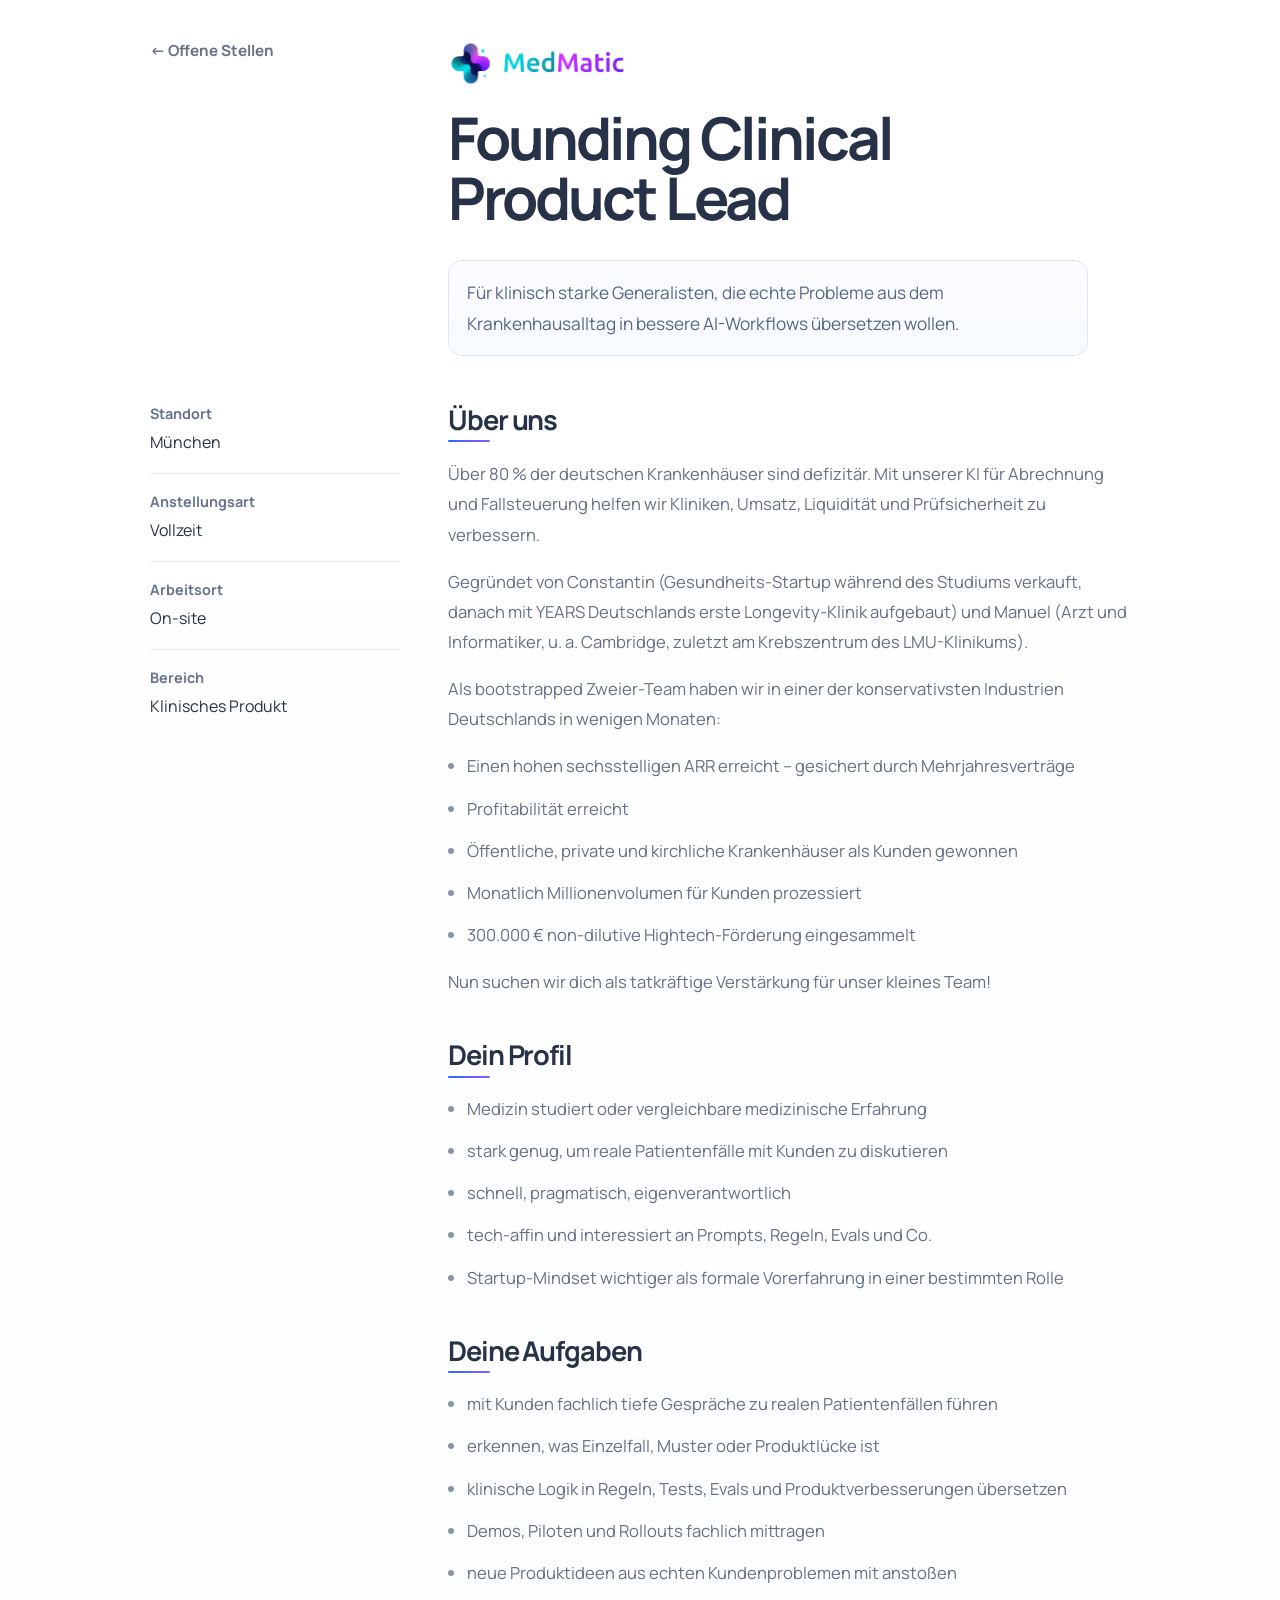
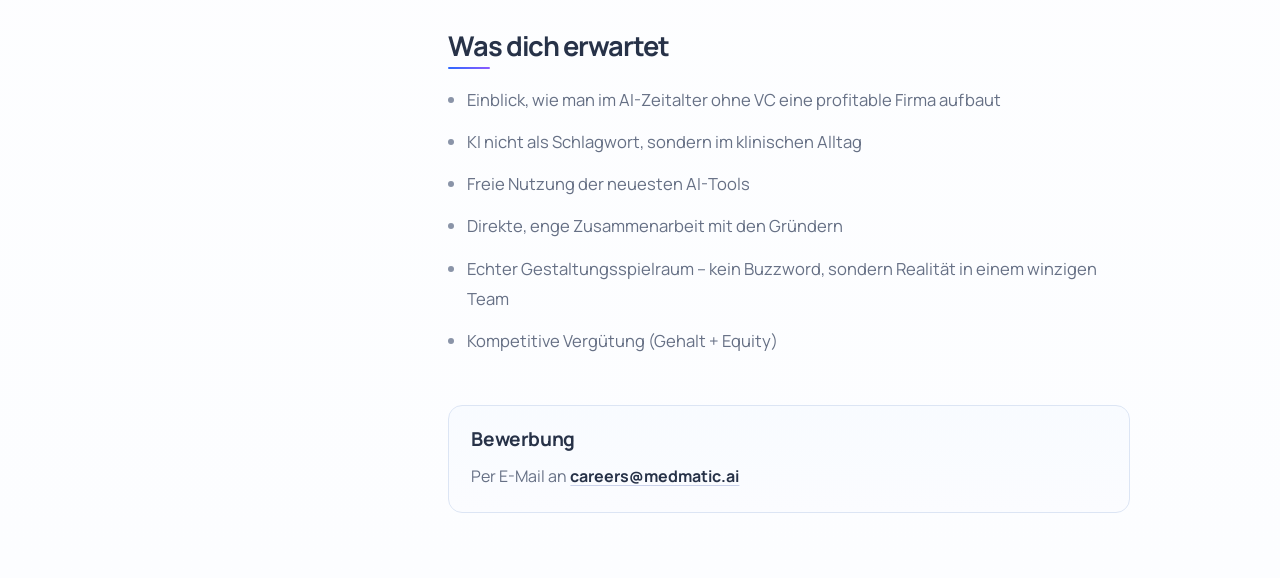
==== clinical-product-lead.html @ dcc24f91 "add new job postings and update careers overview" ====
<!doctype html>
<html lang="de">
  <head>
    <meta charset="UTF-8" />
    <meta name="viewport" content="width=device-width, initial-scale=1.0" />
    <title>Founding Clinical Product Lead | Karriere bei Medmatic</title>
    <meta
      name="description"
      content="Karriereseite für die Rolle Founding Clinical Product Lead bei Medmatic."
    />
    <link rel="icon" href="./favicon.ico" sizes="any" />
    <link rel="shortcut icon" href="./favicon.ico" />
    <meta property="og:type" content="website" />
    <meta property="og:site_name" content="Medmatic" />
    <meta
      property="og:title"
      content="Founding Clinical Product Lead | Karriere bei Medmatic"
    />
    <meta
      property="og:description"
      content="Karriereseite für die Rolle Founding Clinical Product Lead bei Medmatic."
    />
    <meta property="og:image" content="./assets/MedMaticLinkedin.png" />
    <meta property="og:image:type" content="image/png" />
    <meta name="twitter:card" content="summary_large_image" />
    <meta
      name="twitter:title"
      content="Founding Clinical Product Lead | Karriere bei Medmatic"
    />
    <meta
      name="twitter:description"
      content="Karriereseite für die Rolle Founding Clinical Product Lead bei Medmatic."
    />
    <meta name="twitter:image" content="./assets/MedMaticLinkedin.png" />
    <link rel="preconnect" href="https://fonts.googleapis.com" />
    <link rel="preconnect" href="https://fonts.gstatic.com" crossorigin />
    <link
      href="https://fonts.googleapis.com/css2?family=Manrope:wght@400;500;600;700;800&display=swap"
      rel="stylesheet"
    />
    <link rel="stylesheet" href="./styles.css" />
  </head>
  <body>
    <main class="page-shell page-shell--narrow">
      <article class="job-card">
        <header class="section--intro" data-reveal>
          <div class="detail-topbar">
            <a class="back-link" href="./index.html">← Offene Stellen</a>
            <a class="brand brand--link" href="https://medmatic.io/">
              <img
                class="brand__logo"
                src="./assets/Medmatic_Logo.png"
                alt="Medmatic"
              />
            </a>
          </div>

          <div class="detail-header">
            <h1 class="detail-title">Founding Clinical Product Lead</h1>
            <div class="detail-pills-mobile" aria-label="Rahmendaten">
              <span class="detail-pill">München</span>
              <span class="detail-pill">Vollzeit</span>
              <span class="detail-pill">On-site</span>
              <span class="detail-pill">Klinisches Produkt</span>
            </div>
            <p class="detail-intro">
              Für klinisch starke Generalisten, die echte Probleme aus dem Krankenhausalltag in bessere AI-Workflows übersetzen wollen.
            </p>
          </div>
        </header>

        <section class="section" data-reveal>
          <div class="detail-layout">
            <aside class="detail-sidebar">
              <div class="meta-list">
                <div class="meta-item">
                  <span class="meta-label">Standort</span>
                  <span class="meta-value">München</span>
                </div>
                <div class="meta-item">
                  <span class="meta-label">Anstellungsart</span>
                  <span class="meta-value">Vollzeit</span>
                </div>
                <div class="meta-item">
                  <span class="meta-label">Arbeitsort</span>
                  <span class="meta-value">On-site</span>
                </div>
                <div class="meta-item">
                  <span class="meta-label">Bereich</span>
                  <span class="meta-value">Klinisches Produkt</span>
                </div>
              </div>
            </aside>

            <div class="detail-content">
              <section class="content-section content-copy">
                <h2>Über uns</h2>
                <p>
                  Über 80 % der deutschen Krankenhäuser sind defizitär. Mit
                  unserer KI für Abrechnung und Fallsteuerung helfen wir
                  Kliniken, Umsatz, Liquidität und Prüfsicherheit zu
                  verbessern.
                </p>
                <p>
                  Gegründet von Constantin (Gesundheits-Startup während des
                  Studiums verkauft, danach mit YEARS Deutschlands erste
                  Longevity-Klinik aufgebaut) und Manuel (Arzt und
                  Informatiker, u. a. Cambridge, zuletzt am Krebszentrum des
                  LMU-Klinikums).
                </p>
                <p>
                  Als bootstrapped Zweier-Team haben wir in einer der
                  konservativsten Industrien Deutschlands in wenigen Monaten:
                </p>
                <ul>
                  <li>Einen hohen sechsstelligen ARR erreicht – gesichert durch Mehrjahresverträge</li>
                  <li>Profitabilität erreicht</li>
                  <li>Öffentliche, private und kirchliche Krankenhäuser als Kunden gewonnen</li>
                  <li>Monatlich Millionenvolumen für Kunden prozessiert</li>
                  <li>300.000 € non-dilutive Hightech-Förderung eingesammelt</li>
                </ul>
                <p>
                  Nun suchen wir dich als tatkräftige Verstärkung für unser kleines Team!
                                  </p>
              </section>

              <section class="content-section content-copy" id="profil">
                <h2>Dein Profil</h2>
                <ul>
                  <li>Medizin studiert oder vergleichbare medizinische Erfahrung</li>
                  <li>stark genug, um reale Patientenfälle mit Kunden zu diskutieren</li>
                  <li>schnell, pragmatisch, eigenverantwortlich</li>
                  <li>tech-affin und interessiert an Prompts, Regeln, Evals und Co.</li>
                  <li>Startup-Mindset wichtiger als formale Vorerfahrung in einer bestimmten Rolle</li>
                </ul>
              </section>

              <section class="content-section content-copy">
                <h2>Deine Aufgaben</h2>
                <ul>
                  <li>mit Kunden fachlich tiefe Gespräche zu realen Patientenfällen führen</li>
                  <li>erkennen, was Einzelfall, Muster oder Produktlücke ist</li>
                  <li>klinische Logik in Regeln, Tests, Evals und Produktverbesserungen übersetzen</li>
                  <li>Demos, Piloten und Rollouts fachlich mittragen</li>
                  <li>neue Produktideen aus echten Kundenproblemen mit anstoßen</li>
                </ul>
              </section>

              <section class="content-section content-copy">
                <h2>Was dich erwartet</h2>
                <ul>
                  <li>Einblick, wie man im AI-Zeitalter ohne VC eine profitable Firma aufbaut</li>
                  <li>KI nicht als Schlagwort, sondern im klinischen Alltag</li>
                  <li>Freie Nutzung der neuesten AI-Tools</li>
                  <li>Direkte, enge Zusammenarbeit mit den Gründern</li>
                  <li>Echter Gestaltungsspielraum – kein Buzzword, sondern Realität in einem winzigen Team</li>
                  <li>Kompetitive Vergütung (Gehalt + Equity)</li>
                </ul>
              </section>

              <section class="apply-box">
                <h2>Bewerbung</h2>
                <p>
                  Per E-Mail an
                  <a class="text-link" href="mailto:careers@medmatic.ai">
                    careers@medmatic.ai
                  </a>
                </p>
              </section>
            </div>
          </div>
        </section>
      </article>
    </main>
    <script src="./script.js"></script>
  </body>
</html>
---- styles.css ----
:root {
  --bg: #ffffff;
  --surface: #ffffff;
  --line: #e4e7ee;
  --line-strong: #d3d9e3;
  --text: #273248;
  --muted: #667085;
  --muted-soft: #8a94a8;
  --accent: #2d68ff;
  --accent-soft: #eef4ff;
  --content-width: 1080px;
  --content-narrow: 980px;
  --detail-sidebar-width: 250px;
  --detail-gap: 3rem;
}

* {
  box-sizing: border-box;
}

html {
  scroll-behavior: smooth;
}

body {
  margin: 0;
  min-height: 100vh;
  font-family: "Manrope", sans-serif;
  color: var(--text);
  background:
    linear-gradient(180deg, #ffffff 0%, #fcfdff 100%);
}

a {
  color: inherit;
  text-decoration: none;
}

.page-shell {
  width: min(calc(100% - 2rem), var(--content-width));
  margin: 0 auto;
  padding: 2.5rem 0 4rem;
}

.page-shell--narrow {
  width: min(calc(100% - 2rem), var(--content-narrow));
}

.job-card {
  background: transparent;
}

.section,
.section--intro,
.cta {
  padding: 0;
}

.section + .section,
.section + .cta,
.section--intro + .section {
  margin-top: 3rem;
}

.brand {
  display: inline-flex;
  align-items: center;
}

.brand--center {
  justify-content: center;
  width: 100%;
}

.brand--link {
  transition: opacity 160ms ease;
}

.brand--link:hover {
  opacity: 0.88;
}

.brand__logo {
  display: block;
  width: auto;
  height: 2.9rem;
}

.overview-header {
  display: grid;
  gap: 1.7rem;
}

.overview-copy {
  max-width: 48rem;
}

.overview-copy h1 {
  margin: 0;
  font-size: clamp(2.35rem, 4vw, 3.35rem);
  line-height: 1.04;
  letter-spacing: -0.04em;
}

.overview-copy p {
  margin: 1rem 0 0;
  color: var(--muted);
  font-size: 1.06rem;
  line-height: 1.78;
}

.overview-subline {
  margin-top: 1.2rem;
  color: #596b88;
  font-size: 0.94rem;
  font-weight: 700;
  letter-spacing: 0.02em;
}

.pill {
  display: inline-flex;
  align-items: center;
  min-height: 2.25rem;
  padding: 0.45rem 0.85rem;
  border: 1px solid #d8e2f3;
  border-radius: 999px;
  color: #4f5f80;
  background:
    linear-gradient(180deg, #ffffff 0%, #f4f8ff 100%);
  font-size: 0.9rem;
  font-weight: 700;
  box-shadow: 0 1px 0 rgba(255, 255, 255, 0.85) inset;
}

.section-heading {
  margin: 0 0 1.35rem;
  font-size: 2rem;
  line-height: 1.1;
  letter-spacing: -0.04em;
}

.section-heading--small {
  font-size: 1.06rem;
  line-height: 1.3;
  letter-spacing: 0;
  color: var(--muted);
  font-weight: 800;
  text-transform: uppercase;
}

.jobs-list {
  border-top: 1px solid var(--line);
}

.job-row {
  display: block;
  margin-top: 0.85rem;
  padding: 1.35rem 1.2rem;
  border: 1px solid var(--line);
  border-radius: 14px;
  background: linear-gradient(180deg, #ffffff 0%, #fbfcff 100%);
  box-shadow:
    0 1px 0 rgba(255, 255, 255, 0.85) inset,
    0 0 0 1px rgba(98, 123, 255, 0.06),
    0 10px 24px rgba(96, 110, 214, 0.08);
  transition:
    background-color 160ms ease,
    border-color 160ms ease,
    box-shadow 160ms ease,
    transform 160ms ease;
}

.job-row:hover {
  border-color: #cfd8e6;
  background: linear-gradient(180deg, #fcfdff 0%, #f7f9fc 100%);
  box-shadow:
    0 1px 0 rgba(255, 255, 255, 0.88) inset,
    0 0 0 1px rgba(85, 114, 255, 0.1),
    0 14px 30px rgba(84, 103, 200, 0.12);
  transform: translateY(-1px);
}

.job-row__header {
  display: flex;
  align-items: baseline;
  justify-content: space-between;
  gap: 1rem;
}

.job-row__title {
  margin: 0;
  font-size: 1.32rem;
  line-height: 1.2;
  letter-spacing: -0.03em;
}

.job-row__meta {
  margin-top: 0.5rem;
  color: var(--muted);
  font-size: 0.96rem;
  line-height: 1.6;
}

.job-row__arrow {
  flex: 0 0 auto;
  color: #7d8ab0;
  font-size: 1.15rem;
  font-weight: 800;
  transition:
    transform 160ms ease,
    color 160ms ease;
}

.job-row:hover .job-row__arrow {
  color: var(--text);
  transform: translateX(3px);
}

.detail-topbar {
  display: grid;
  grid-template-columns: var(--detail-sidebar-width) minmax(0, 1fr);
  gap: var(--detail-gap);
  align-items: start;
  margin-bottom: 1.35rem;
}

.back-link {
  color: var(--muted);
  font-size: 0.95rem;
  font-weight: 700;
  transition: color 160ms ease;
}

.back-link:hover {
  color: var(--text);
}

.detail-header {
  display: grid;
  gap: 1.5rem;
  margin-left: calc(var(--detail-sidebar-width) + var(--detail-gap));
  max-width: 44rem;
  margin-bottom: 0.35rem;
}

.detail-title {
  margin: 0;
  max-width: 15ch;
  font-size: clamp(2.4rem, 4.6vw, 3.8rem);
  line-height: 1.02;
  letter-spacing: -0.05em;
  text-wrap: balance;
}

.detail-pills-mobile {
  display: none;
}

.detail-pill {
  display: inline-flex;
  align-items: center;
  justify-content: center;
  min-height: 2rem;
  padding: 0.45rem 0.78rem;
  border: 1px solid #dbe3f2;
  border-radius: 999px;
  background: linear-gradient(180deg, #ffffff 0%, #f7faff 100%);
  color: #51627f;
  font-size: 0.86rem;
  font-weight: 700;
  line-height: 1;
}

.detail-intro {
  max-width: 40rem;
  margin: 0.5rem 0 0;
  padding: 1rem 1.15rem;
  color: #556783;
  font-size: 1.08rem;
  line-height: 1.8;
  border: 1px solid #dde5f2;
  border-radius: 14px;
  background: linear-gradient(180deg, #fbfcff 0%, #f7faff 100%);
}

.detail-layout {
  display: grid;
  grid-template-columns: var(--detail-sidebar-width) minmax(0, 1fr);
  gap: var(--detail-gap);
  align-items: start;
  margin-top: 2.2rem;
}

.detail-sidebar {
  position: sticky;
  top: 2rem;
}

.meta-list {
  display: grid;
  gap: 0;
  margin: 0;
}

.meta-item {
  padding: 1.1rem 0;
  border-top: 1px solid var(--line);
}

.meta-item:first-child {
  padding-top: 0;
  border-top: 0;
}

.meta-label {
  display: block;
  margin-bottom: 0.45rem;
  color: #65738f;
  font-size: 0.9rem;
  font-weight: 700;
}

.meta-value {
  display: block;
  color: var(--text);
  font-size: 1rem;
  line-height: 1.6;
}

.detail-content {
  min-width: 0;
}

.content-section + .content-section {
  margin-top: 2.6rem;
}

.content-section h2 {
  margin: 0 0 0.9rem;
  font-size: 1.7rem;
  line-height: 1.15;
  letter-spacing: -0.04em;
  position: relative;
  padding-bottom: 0.45rem;
}

.content-section h2::after {
  content: "";
  position: absolute;
  left: 0;
  bottom: 0;
  width: 42px;
  height: 2px;
  background: linear-gradient(90deg, var(--accent), #8d5bff);
  border-radius: 999px;
}

.content-copy {
  max-width: 44rem;
}

.content-copy p,
.content-copy li {
  color: var(--muted);
  font-size: 1.04rem;
  line-height: 1.82;
}

.content-copy p + p,
.content-copy ul,
.content-copy p + ul {
  margin-top: 1rem;
}

.content-copy ul {
  padding-left: 1.2rem;
}

.content-copy li + li {
  margin-top: 0.75rem;
}

.content-copy li::marker {
  color: var(--muted-soft);
}

.apply-box {
  margin-top: 3rem;
  padding: 1.35rem 1.4rem;
  border: 1px solid #dce5f4;
  border-radius: 14px;
  background: linear-gradient(180deg, #f8fbff 0%, #fbfcff 100%);
}

.apply-box h2 {
  margin: 0 0 0.7rem;
  font-size: 1.2rem;
  line-height: 1.3;
  letter-spacing: -0.02em;
}

.apply-box p {
  margin: 0;
  color: var(--muted);
  font-size: 1rem;
  line-height: 1.72;
}

.text-link {
  color: var(--text);
  font-weight: 700;
  text-decoration: underline;
  text-decoration-color: #c9d1ea;
  text-underline-offset: 0.16em;
}

[data-reveal] {
  opacity: 0;
  transform: translateY(14px);
  transition:
    opacity 520ms cubic-bezier(0.22, 1, 0.36, 1),
    transform 520ms cubic-bezier(0.22, 1, 0.36, 1);
  will-change: opacity, transform;
}

[data-reveal].is-visible {
  opacity: 1;
  transform: translateY(0);
}

@media (prefers-reduced-motion: reduce) {
  *,
  *::before,
  *::after {
    animation: none !important;
    transition: none !important;
    scroll-behavior: auto !important;
  }

  [data-reveal] {
    opacity: 1;
    transform: none;
  }
}

@media (max-width: 960px) {
  .page-shell,
  .page-shell--wide,
  .page-shell--narrow {
    width: min(calc(100% - 2rem), var(--content-width));
  }

  .overview-copy {
    max-width: 42rem;
  }

  .overview-header {
    gap: 1.9rem;
  }

  .overview-copy p {
    font-size: 1.02rem;
    line-height: 1.78;
  }

  .job-row {
    padding: 1.2rem 1.05rem;
  }

  .job-row__title {
    font-size: 1.2rem;
  }

  .detail-topbar {
    grid-template-columns: 1fr;
    gap: 1rem;
    margin-bottom: 1.5rem;
  }

  .detail-layout {
    grid-template-columns: 1fr;
    gap: 2.25rem;
    margin-top: 1.75rem;
  }

  .detail-sidebar {
    position: static;
  }

  .detail-header {
    margin-left: 0;
    margin-bottom: 0;
    max-width: 40rem;
    gap: 1.15rem;
  }

  .detail-intro {
    margin-top: 0.7rem;
    font-size: 1.02rem;
    line-height: 1.72;
    padding: 1.05rem 1.05rem;
  }

  .meta-list {
    grid-template-columns: repeat(2, minmax(0, 1fr));
    gap: 0 1.5rem;
  }

  .meta-item {
    padding: 0.95rem 0;
  }

  .meta-item:nth-child(2) {
    border-top: 0;
    padding-top: 0;
  }
}

@media (max-width: 640px) {
  .page-shell,
  .page-shell--wide,
  .page-shell--narrow {
    width: min(calc(100% - 2.5rem), var(--content-width));
    padding: 2rem 0 3.35rem;
  }

  .brand__logo {
    height: 2.15rem;
  }

  .overview-header {
    gap: 2rem;
  }

  .overview-copy h1,
  .detail-title {
    font-size: 2rem;
    letter-spacing: -0.045em;
  }

  .overview-copy p {
    margin-top: 1.2rem;
    font-size: 0.95rem;
    line-height: 1.74;
  }

  .overview-subline {
    margin-top: 1.4rem;
    font-size: 0.92rem;
  }

  .section + .section,
  .section + .cta,
  .section--intro + .section {
    margin-top: 3.15rem;
  }

  .section-heading--small {
    margin-bottom: 1rem;
    font-size: 0.92rem;
    letter-spacing: 0.03em;
  }

  .jobs-list {
    border-top: 0;
  }

  .job-row {
    margin-top: 0;
    padding: 1.28rem 1.18rem;
    border-radius: 18px;
  }

  .job-row__header {
    align-items: flex-start;
    gap: 0.7rem;
  }

  .job-row__title {
    font-size: 1.18rem;
    line-height: 1.22;
  }

  .job-row__meta {
    margin-top: 0.55rem;
    font-size: 0.92rem;
    line-height: 1.6;
  }

  .job-row__arrow {
    margin-top: 0.08rem;
    font-size: 1rem;
  }

  .detail-topbar {
    gap: 0.85rem;
    margin-bottom: 1.55rem;
  }

  .back-link {
    font-size: 0.92rem;
  }

  .content-section h2 {
    font-size: 1.45rem;
  }

  .detail-title {
    max-width: none;
    font-size: 1.88rem;
    line-height: 1.03;
  }

  .detail-header {
    gap: 1.25rem;
  }

  .detail-pills-mobile {
    display: flex;
    flex-wrap: wrap;
    gap: 0.65rem;
    margin-top: -0.15rem;
  }

  .detail-intro {
    margin-top: 0.65rem;
    padding: 1.1rem 1rem;
    font-size: 0.97rem;
    line-height: 1.72;
  }

  .detail-layout {
    gap: 2.3rem;
    margin-top: 2rem;
  }

  .detail-sidebar {
    display: none;
  }

  .content-section + .content-section {
    margin-top: 2.7rem;
  }

  .content-copy p,
  .content-copy li {
    font-size: 0.96rem;
    line-height: 1.76;
  }

  .content-copy p + p,
  .content-copy ul,
  .content-copy p + ul {
    margin-top: 1.15rem;
  }

  .apply-box {
    margin-top: 2.8rem;
    padding: 1.2rem 1rem;
  }
}
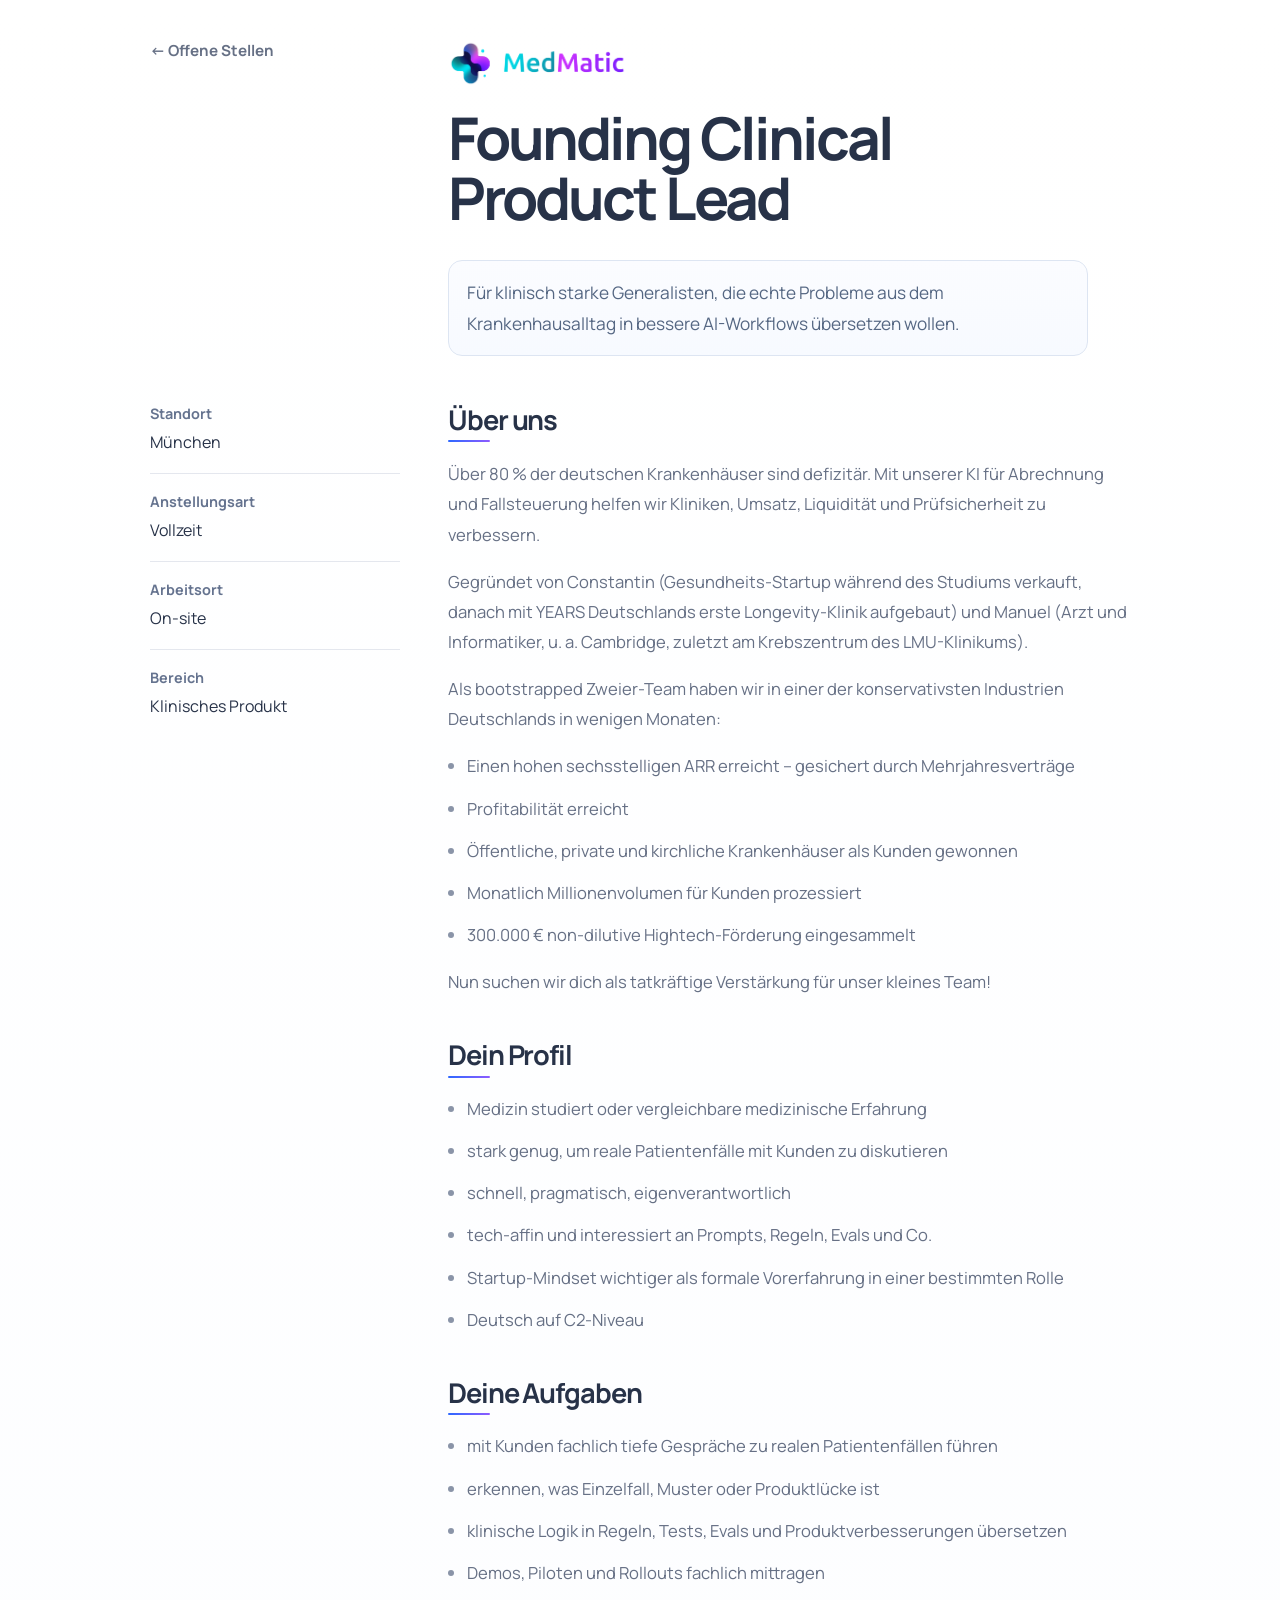
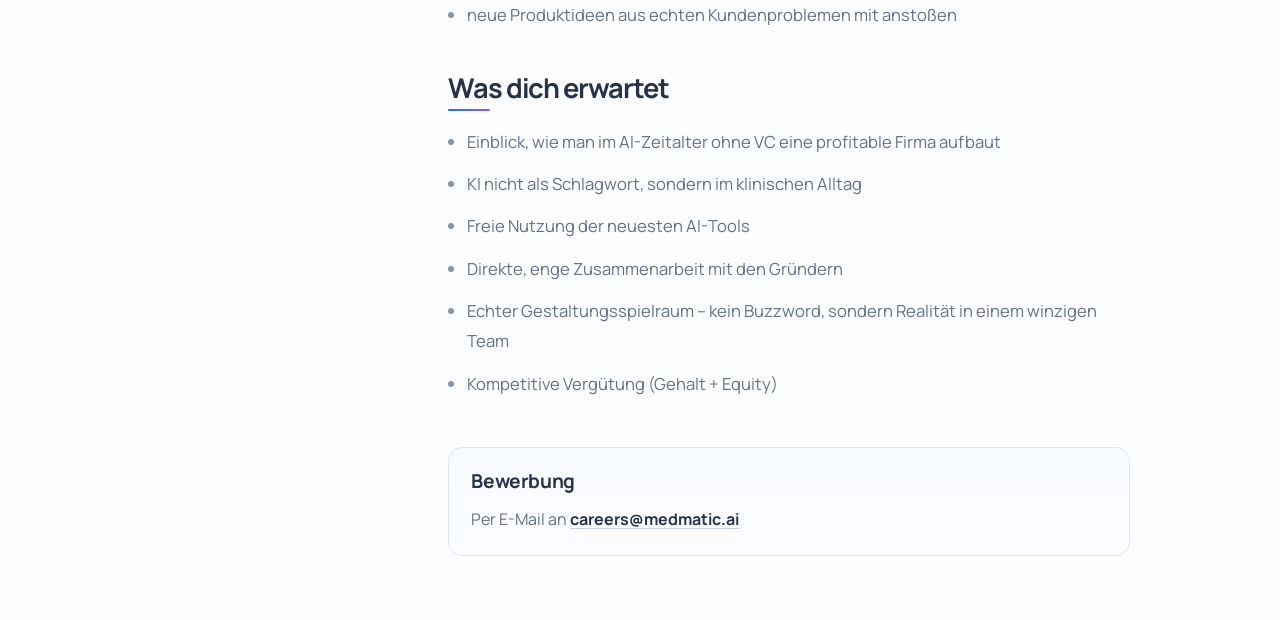
==== commit 28a3a4a0: "update job copy and source texts" ====
--- a/clinical-product-lead.html
+++ b/clinical-product-lead.html
@@ -132,6 +132,7 @@
                   <li>schnell, pragmatisch, eigenverantwortlich</li>
                   <li>tech-affin und interessiert an Prompts, Regeln, Evals und Co.</li>
                   <li>Startup-Mindset wichtiger als formale Vorerfahrung in einer bestimmten Rolle</li>
+                  <li>Deutsch auf C2-Niveau</li>
                 </ul>
               </section>
 
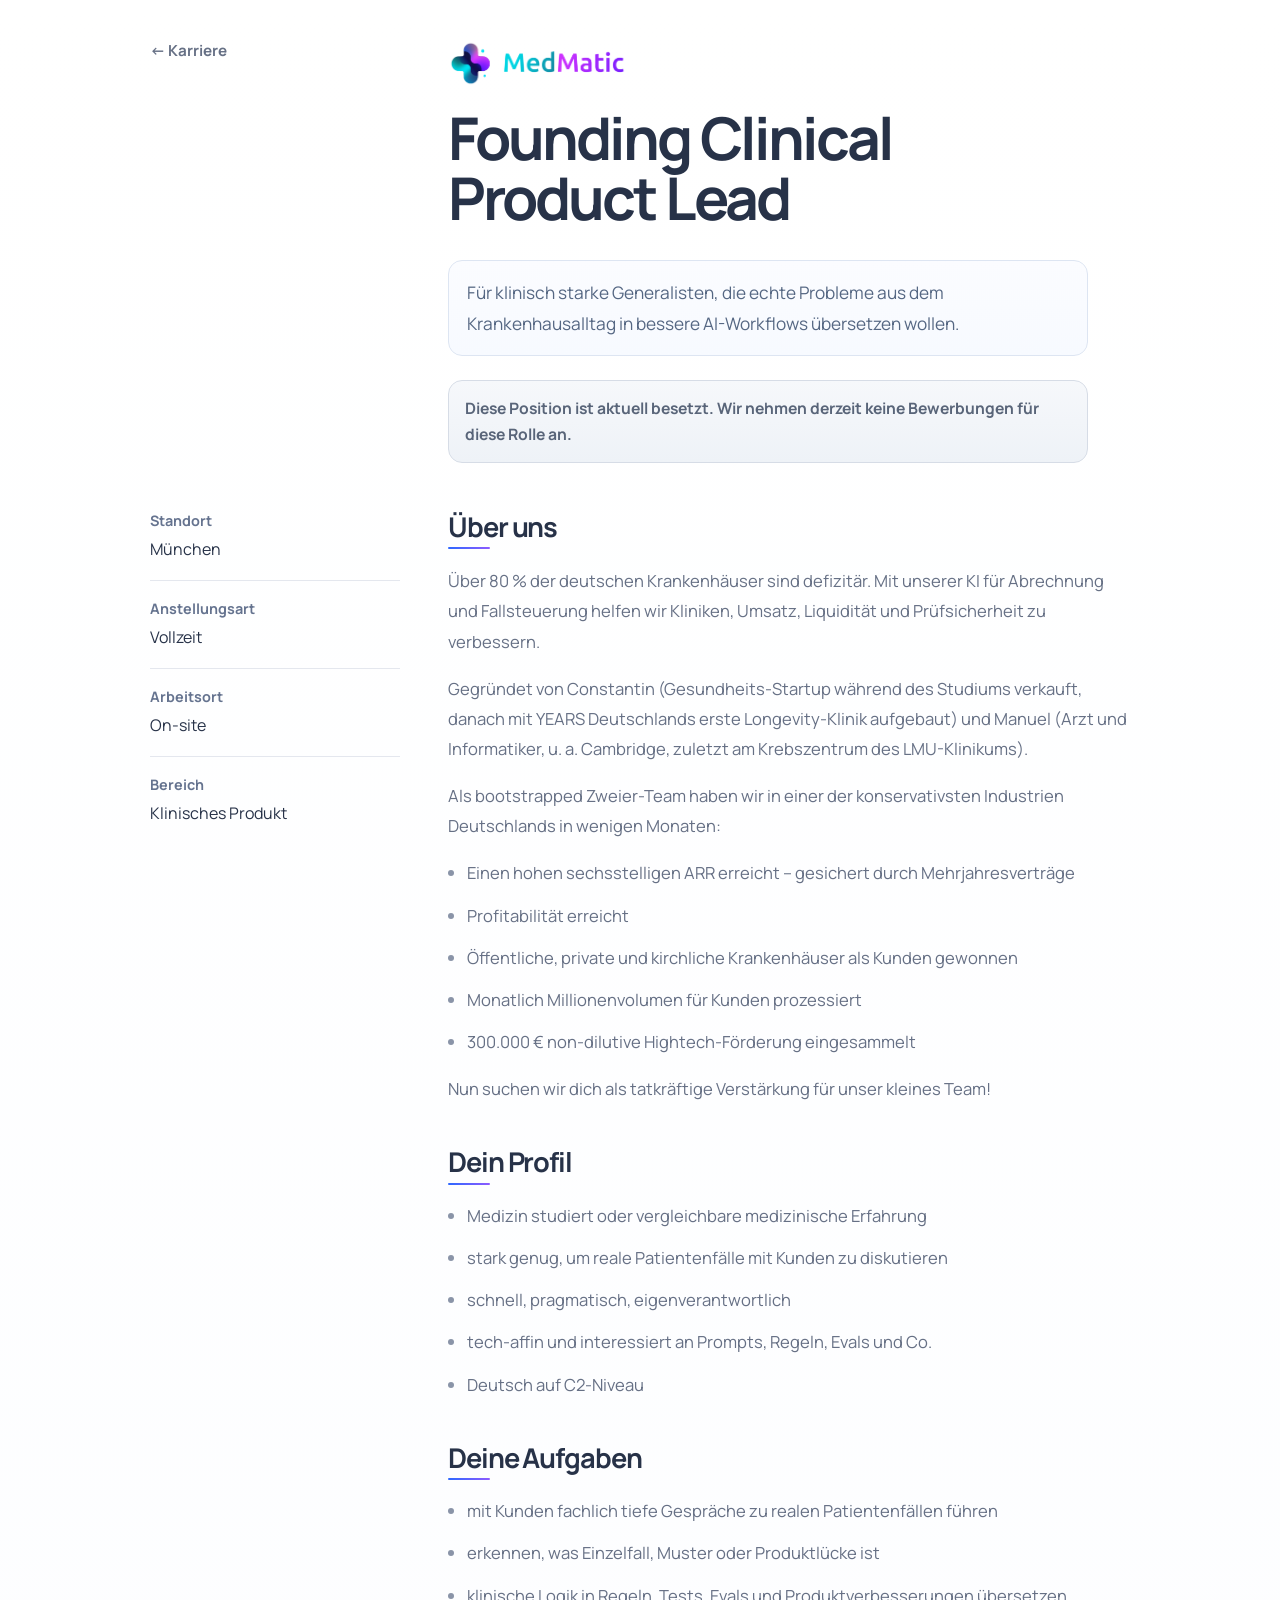
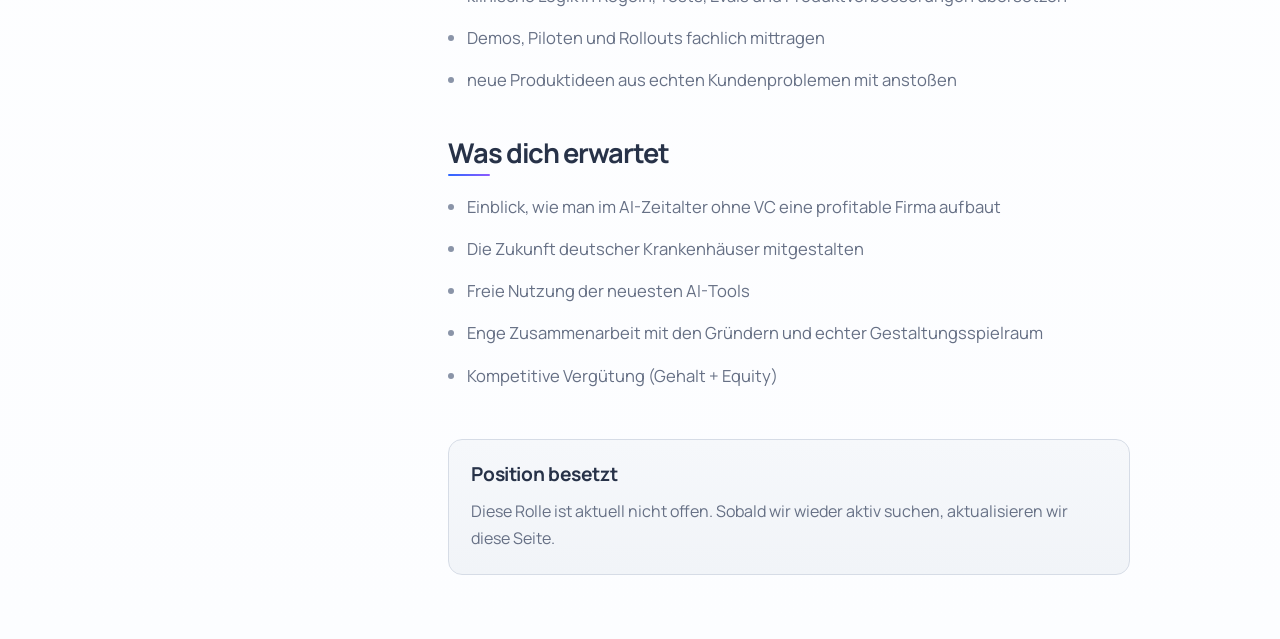
==== commit dd44ef71: "fix(jobs): mark roles as filled" ====
--- a/clinical-product-lead.html
+++ b/clinical-product-lead.html
@@ -45,7 +45,7 @@
       <article class="job-card">
         <header class="section--intro" data-reveal>
           <div class="detail-topbar">
-            <a class="back-link" href="./index.html">← Offene Stellen</a>
+            <a class="back-link" href="./index.html">← Karriere</a>
             <a class="brand brand--link" href="https://medmatic.io/">
               <img
                 class="brand__logo"
@@ -65,6 +65,10 @@
             </div>
             <p class="detail-intro">
               Für klinisch starke Generalisten, die echte Probleme aus dem Krankenhausalltag in bessere AI-Workflows übersetzen wollen.
+            </p>
+            <p class="detail-status" role="status">
+              Diese Position ist aktuell besetzt. Wir nehmen derzeit keine
+              Bewerbungen für diese Rolle an.
             </p>
           </div>
         </header>
@@ -131,7 +135,6 @@
                   <li>stark genug, um reale Patientenfälle mit Kunden zu diskutieren</li>
                   <li>schnell, pragmatisch, eigenverantwortlich</li>
                   <li>tech-affin und interessiert an Prompts, Regeln, Evals und Co.</li>
-                  <li>Startup-Mindset wichtiger als formale Vorerfahrung in einer bestimmten Rolle</li>
                   <li>Deutsch auf C2-Niveau</li>
                 </ul>
               </section>
@@ -151,21 +154,18 @@
                 <h2>Was dich erwartet</h2>
                 <ul>
                   <li>Einblick, wie man im AI-Zeitalter ohne VC eine profitable Firma aufbaut</li>
-                  <li>KI nicht als Schlagwort, sondern im klinischen Alltag</li>
+                  <li>Die Zukunft deutscher Krankenhäuser mitgestalten</li>
                   <li>Freie Nutzung der neuesten AI-Tools</li>
-                  <li>Direkte, enge Zusammenarbeit mit den Gründern</li>
-                  <li>Echter Gestaltungsspielraum – kein Buzzword, sondern Realität in einem winzigen Team</li>
+                  <li>Enge Zusammenarbeit mit den Gründern und echter Gestaltungsspielraum</li>
                   <li>Kompetitive Vergütung (Gehalt + Equity)</li>
                 </ul>
               </section>
 
-              <section class="apply-box">
-                <h2>Bewerbung</h2>
+              <section class="apply-box apply-box--filled">
+                <h2>Position besetzt</h2>
                 <p>
-                  Per E-Mail an
-                  <a class="text-link" href="mailto:careers@medmatic.ai">
-                    careers@medmatic.ai
-                  </a>
+                  Diese Rolle ist aktuell nicht offen. Sobald wir wieder aktiv
+                  suchen, aktualisieren wir diese Seite.
                 </p>
               </section>
             </div>
--- a/styles.css
+++ b/styles.css
@@ -180,6 +180,22 @@
   transform: translateY(-1px);
 }
 
+.job-row--filled {
+  cursor: default;
+  color: #69758b;
+  background: linear-gradient(180deg, #f4f6fa 0%, #eef2f7 100%);
+  border-color: #d8dde6;
+  box-shadow: none;
+  opacity: 0.72;
+}
+
+.job-row--filled:hover {
+  border-color: #d8dde6;
+  background: linear-gradient(180deg, #f4f6fa 0%, #eef2f7 100%);
+  box-shadow: none;
+  transform: none;
+}
+
 .job-row__header {
   display: flex;
   align-items: baseline;
@@ -201,19 +217,22 @@
   line-height: 1.6;
 }
 
-.job-row__arrow {
+.job-row__status {
   flex: 0 0 auto;
-  color: #7d8ab0;
-  font-size: 1.15rem;
+  display: inline-flex;
+  align-items: center;
+  justify-content: center;
+  min-height: 1.8rem;
+  padding: 0.34rem 0.68rem;
+  border: 1px solid #cfd6e2;
+  border-radius: 999px;
+  color: #596579;
+  background: #ffffff;
+  font-size: 0.78rem;
   font-weight: 800;
-  transition:
-    transform 160ms ease,
-    color 160ms ease;
-}
-
-.job-row:hover .job-row__arrow {
-  color: var(--text);
-  transform: translateX(3px);
+  line-height: 1;
+  text-transform: uppercase;
+  letter-spacing: 0.04em;
 }
 
 .detail-topbar {
@@ -283,6 +302,19 @@
   background: linear-gradient(180deg, #fbfcff 0%, #f7faff 100%);
 }
 
+.detail-status {
+  max-width: 40rem;
+  margin: 0;
+  padding: 0.9rem 1rem;
+  border: 1px solid #d6dce6;
+  border-radius: 14px;
+  color: #596579;
+  background: linear-gradient(180deg, #f6f8fb 0%, #eef2f7 100%);
+  font-size: 0.98rem;
+  font-weight: 700;
+  line-height: 1.65;
+}
+
 .detail-layout {
   display: grid;
   grid-template-columns: var(--detail-sidebar-width) minmax(0, 1fr);
@@ -406,6 +438,11 @@
   line-height: 1.72;
 }
 
+.apply-box--filled {
+  border-color: #d6dce6;
+  background: linear-gradient(180deg, #f6f8fb 0%, #f1f4f8 100%);
+}
+
 .text-link {
   color: var(--text);
   font-weight: 700;
@@ -571,6 +608,10 @@
     border-radius: 18px;
   }
 
+  .job-row + .job-row {
+    margin-top: 0.85rem;
+  }
+
   .job-row__header {
     align-items: flex-start;
     gap: 0.7rem;
@@ -585,11 +626,6 @@
     margin-top: 0.55rem;
     font-size: 0.92rem;
     line-height: 1.6;
-  }
-
-  .job-row__arrow {
-    margin-top: 0.08rem;
-    font-size: 1rem;
   }
 
   .detail-topbar {
